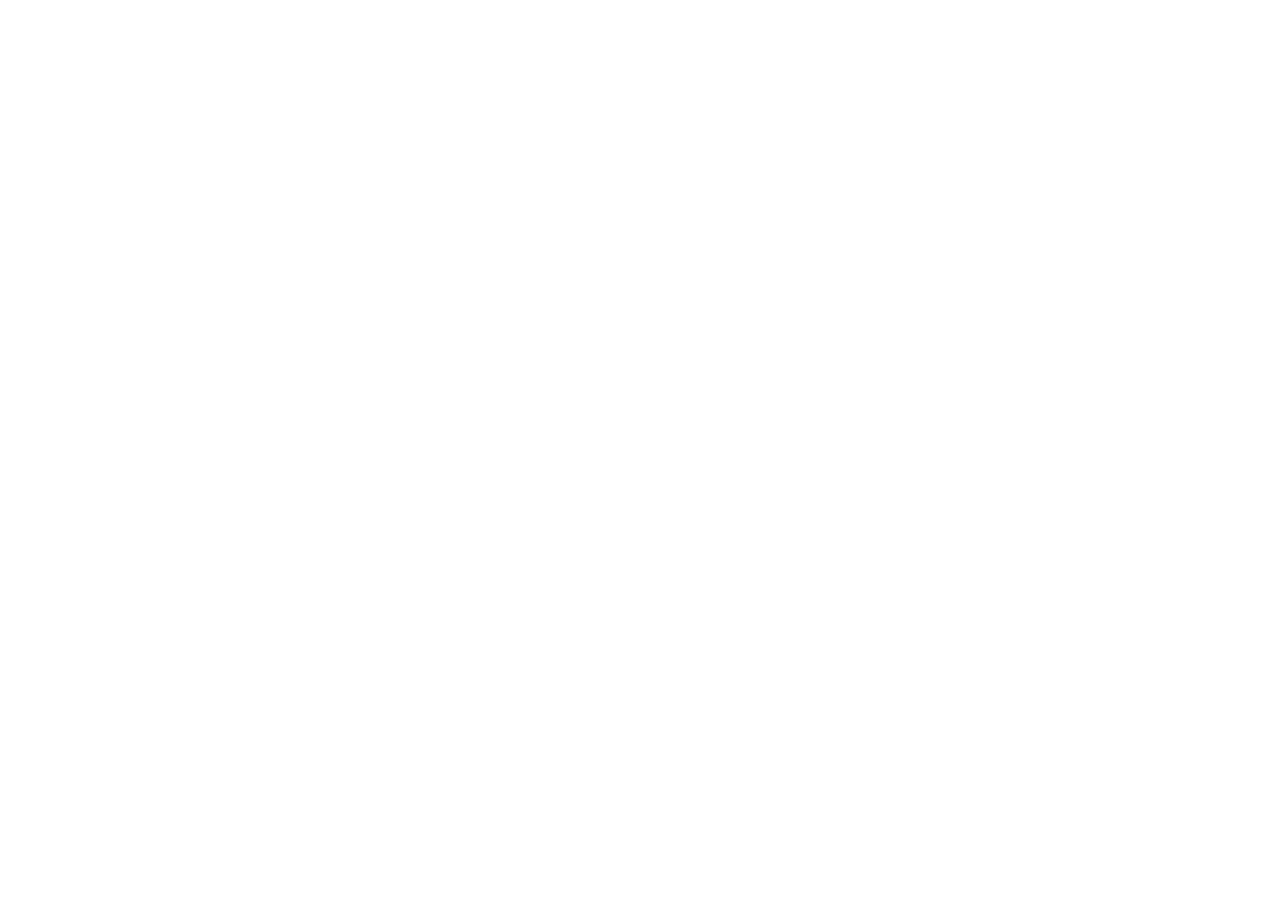
==== index.html @ 18ca8c21 "first commit" ====
<!DOCTYPE html>
<html lang="en">
<head>
    <meta charset="UTF-8">
    <meta http-equiv="X-UA-Compatible" content="IE=edge">
    <meta name="viewport" content="width=device-width, initial-scale=1.0">
    <title>World Cup</title>
</head>
<body>
    
</body>
</html>
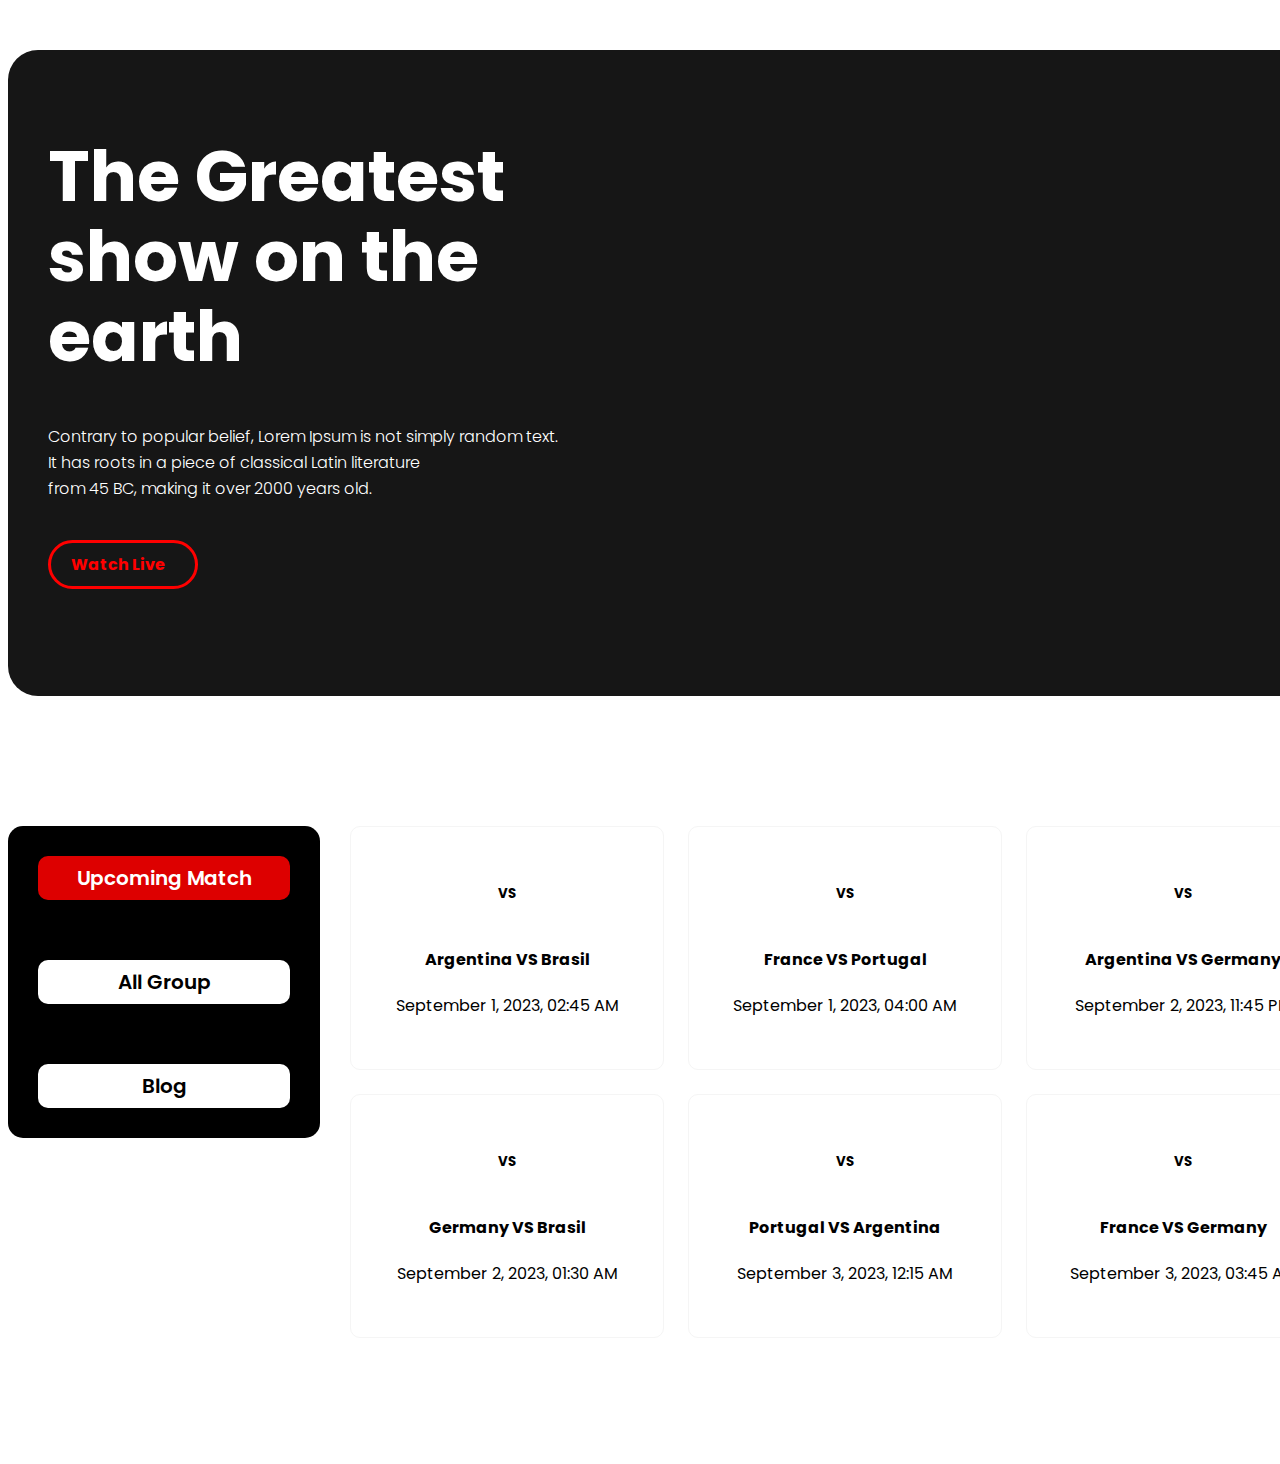
==== commit 7862154a: "fixtures-added" ====
--- a/index.html
+++ b/index.html
@@ -5,8 +5,135 @@
     <meta http-equiv="X-UA-Compatible" content="IE=edge">
     <meta name="viewport" content="width=device-width, initial-scale=1.0">
     <title>World Cup</title>
+
+    <!-- fonts -->
+    <style>
+        @import url('https://fonts.googleapis.com/css2?family=Inter:wght@500&family=Poppins:wght@500;700&display=swap');
+    </style>
+
+    <!-- font-awesome  -->
+    <script src="https://kit.fontawesome.com/966e0d996a.js" crossorigin="anonymous"></script>
+
+    <!-- styles  -->
+    <link rel="stylesheet" href="styles/style.css">
 </head>
 <body>
-    
+    <main>
+        <section class="hero">
+            <div class="hero-info">
+                <h1>The Greatest <br> show on the <br> earth</h1>
+                <p>Contrary to popular belief, Lorem Ipsum is not simply 
+                    random text. <br> It has roots in a piece of classical Latin literature <br> from 45 BC, making it over 2000 years old.</p>
+                <a class="button" href="">Watch Live<i class="fa-regular fa-circle-play"></i></a>
+            </div>
+            <div class="hero-info">
+                <img class="hero-image" src="images/Hero Image.png" alt="">
+            </div>
+        </section>
+
+        <section class="info">
+            <aside>
+                <div class="up-match">
+                    <a href="">Upcoming Match</a>
+                </div>
+                <div class="all-group">
+                    <a href="">All Group</a>
+                </div>
+                <div class="blog">
+                    <a href="">Blog</a>
+                </div>
+            </aside>
+
+            <section class="container">
+                <div class="match-details">
+                    <div class="match-info">
+                        <div class="flag">
+                            <div>
+                                <img src="images/Country/Argentina-min.png" alt="">
+                            </div>
+                            <h5>VS</h5>
+                            <div>
+                                <img src="images/Country/Brazil-min.png" alt="">
+                            </div>
+                        </div>
+                        <h4>Argentina VS Brasil</h4>
+                        <p>September 1, 2023, 02:45 AM</p>
+                    </div>
+                </div>
+                <div class="match-details">
+                    <div class="match-info">
+                        <div class="flag">
+                            <div>
+                                <img src="images/Country/France-min.png" alt="">
+                            </div>
+                            <h5>VS</h5>
+                            <div>
+                                <img src="images/Country/Portugal-min.png" alt="">
+                            </div>
+                        </div>
+                        <h4>France VS Portugal</h4>
+                        <p>September 1, 2023, 04:00 AM</p>
+                    </div>
+                </div>
+                <div class="match-details">
+                    <div class="match-info">
+                        <div class="flag">
+                            <div>
+                                <img src="images/Country/Argentina-min.png" alt="">
+                            </div>
+                            <h5>VS</h5>
+                            <div>
+                                <img src="images/Country/Germany-min.png" alt="">
+                            </div>
+                        </div>
+                        <h4>Argentina VS Germany</h4>
+                        <p>September 2, 2023, 11:45 PM</p>
+                    </div>
+                </div><div class="match-details">
+                    <div class="match-info">
+                        <div class="flag">
+                            <div>
+                                <img src="images/Country/Germany-min.png" alt="">
+                            </div>
+                            <h5>VS</h5>
+                            <div>
+                                <img src="images/Country/Brazil-min.png" alt="">
+                            </div>
+                        </div>
+                        <h4>Germany VS Brasil</h4>
+                        <p>September 2, 2023, 01:30 AM</p>
+                    </div>
+                </div><div class="match-details">
+                    <div class="match-info">
+                        <div class="flag">
+                            <div>
+                                <img src="images/Country/Portugal-min.png" alt="">
+                            </div>
+                            <h5>VS</h5>
+                            <div>
+                                <img src="images/Country/Argentina-min.png" alt="">
+                            </div>
+                        </div>
+                        <h4>Portugal VS Argentina</h4>
+                        <p>September 3, 2023, 12:15 AM</p>
+                    </div>
+                </div><div class="match-details">
+                    <div class="match-info">
+                        <div class="flag">
+                            <div>
+                                <img src="images/Country/France-min.png" alt="">
+                            </div>
+                            <h5>VS</h5>
+                            <div>
+                                <img src="images/Country/Germany-min.png" alt="">
+                            </div>
+                        </div>
+                        <h4>France VS Germany</h4>
+                        <p>September 3, 2023, 03:45 AM</p>
+                    </div>
+                </div>
+            </section>
+        </section>
+    </main>
 </body>
 </html>--- a/styles/style.css
+++ b/styles/style.css
@@ -0,0 +1,140 @@
+body{
+    font-family: 'Inter', sans-serif;
+    font-family: 'Poppins', sans-serif;
+    margin-top: 50px;
+    padding: 0px;
+}
+
+/* ------------------------
+hero section styles starts
+---------------------------  */
+.hero{
+    width: 1321px;
+    height: 646px;
+    left: 140px;
+    top: 50px;
+    background: #161616;
+    border-radius: 30px;
+    display: flex;
+    margin: auto;
+    margin-bottom: 130px;
+}
+
+.hero-info{
+    width: 50%;
+    padding: 40px;
+}
+
+.hero-image{
+    width: 80%;
+}
+.hero-info h1{
+    color: white;
+    font-weight: 700;
+    font-size: 70px;
+    line-height: 80px;
+}
+.hero-info i{
+    margin-left: 10px;
+}
+.hero-info p{
+    color: white;
+    font-weight: 300;
+    font-size: 16px;
+    line-height: 26px;
+    margin-bottom: 50px;
+}
+
+.button{
+    text-decoration: none;
+    color: red;
+    padding: 10px 20px;
+    border: 3px solid red;
+    border-radius: 30px;
+    font-weight: 700;
+}
+
+/* -------------------------------
+    info section styles  starts  
+    ---------------------------------*/
+
+.info{
+    display: flex;
+    width: 1320px;
+    height: 508px;
+    margin: auto ;
+    margin-bottom: 130px;
+}
+aside{
+    width: 312px;
+    height: 312px;
+    background-color: black   ;
+    border-radius: 15px;
+    display: flex;
+    flex-direction: column;
+    justify-content: space-evenly;
+    margin-right: 30px;
+}
+
+aside div{
+    width: 252px;
+    height: 64px;
+    display: grid;
+    background-color: white;
+    border-radius: 10px;
+    margin: 30px;
+}
+
+aside div a{
+    color: black;
+    font-weight: 600;
+    font-size: 20px;
+    text-decoration: none;
+    margin: auto;
+    line-height: 30px;
+
+}
+
+.up-match{
+    background-color: #DD0000;
+}
+
+.up-match a{
+    color: white;
+}
+
+/* ------------------------------
+    match details section starts 
+    ------------------------------*/
+
+.container{
+    display: grid;
+    grid-template-columns: repeat(3, 1fr);
+    row-gap: 24px;
+    column-gap: 24px;
+}
+
+.match-details{
+    display: grid;
+    width: 312px;
+    height: 242px;
+    border: 1px solid whitesmoke;
+    border-radius: 10px;
+}
+
+.match-info{
+    margin: auto 0;
+    text-align: center;
+}
+
+.flag{
+    display: flex;
+    align-items: center;
+    justify-content: space-evenly;
+    margin-bottom: 10px;
+}
+
+.flag div img{
+    width: 100%;
+}
+
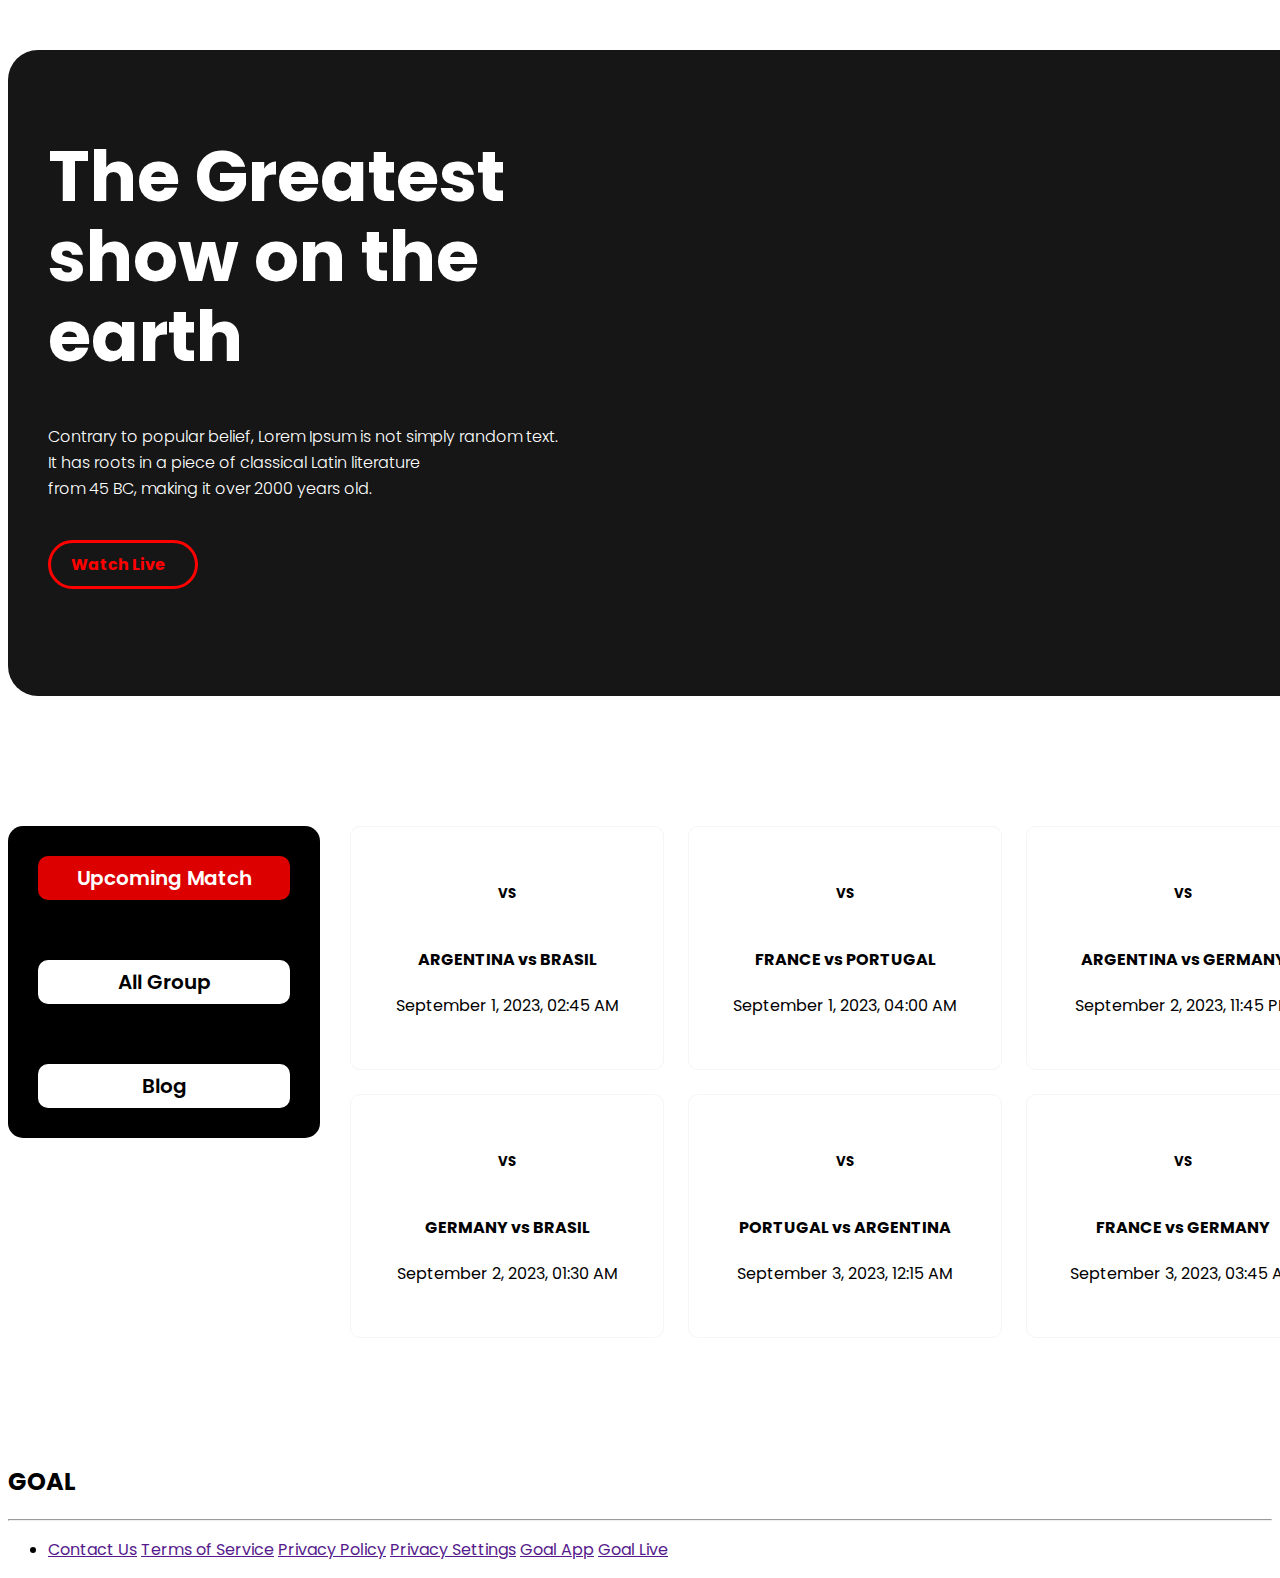
==== commit 84a560d4: "blog-added" ====
--- a/index.html
+++ b/index.html
@@ -4,7 +4,7 @@
     <meta charset="UTF-8">
     <meta http-equiv="X-UA-Compatible" content="IE=edge">
     <meta name="viewport" content="width=device-width, initial-scale=1.0">
-    <title>World Cup</title>
+    <title>Goal</title>
 
     <!-- fonts -->
     <style>
@@ -24,7 +24,7 @@
                 <h1>The Greatest <br> show on the <br> earth</h1>
                 <p>Contrary to popular belief, Lorem Ipsum is not simply 
                     random text. <br> It has roots in a piece of classical Latin literature <br> from 45 BC, making it over 2000 years old.</p>
-                <a class="button" href="">Watch Live<i class="fa-regular fa-circle-play"></i></a>
+                <a class="button" href="">Watch Live<i class="fa-solid fa-video"></i></a>
             </div>
             <div class="hero-info">
                 <img class="hero-image" src="images/Hero Image.png" alt="">
@@ -34,13 +34,13 @@
         <section class="info">
             <aside>
                 <div class="up-match">
-                    <a href="">Upcoming Match</a>
+                    <a href="index.html">Upcoming Match</a>
                 </div>
                 <div class="all-group">
                     <a href="">All Group</a>
                 </div>
                 <div class="blog">
-                    <a href="">Blog</a>
+                    <a href="blog.html">Blog</a>
                 </div>
             </aside>
 
@@ -56,7 +56,7 @@
                                 <img src="images/Country/Brazil-min.png" alt="">
                             </div>
                         </div>
-                        <h4>Argentina VS Brasil</h4>
+                        <h4>ARGENTINA vs BRASIL</h4>
                         <p>September 1, 2023, 02:45 AM</p>
                     </div>
                 </div>
@@ -71,7 +71,7 @@
                                 <img src="images/Country/Portugal-min.png" alt="">
                             </div>
                         </div>
-                        <h4>France VS Portugal</h4>
+                        <h4>FRANCE vs PORTUGAL</h4>
                         <p>September 1, 2023, 04:00 AM</p>
                     </div>
                 </div>
@@ -86,7 +86,7 @@
                                 <img src="images/Country/Germany-min.png" alt="">
                             </div>
                         </div>
-                        <h4>Argentina VS Germany</h4>
+                        <h4>ARGENTINA vs GERMANY</h4>
                         <p>September 2, 2023, 11:45 PM</p>
                     </div>
                 </div><div class="match-details">
@@ -100,7 +100,7 @@
                                 <img src="images/Country/Brazil-min.png" alt="">
                             </div>
                         </div>
-                        <h4>Germany VS Brasil</h4>
+                        <h4>GERMANY vs BRASIL</h4>
                         <p>September 2, 2023, 01:30 AM</p>
                     </div>
                 </div><div class="match-details">
@@ -114,7 +114,7 @@
                                 <img src="images/Country/Argentina-min.png" alt="">
                             </div>
                         </div>
-                        <h4>Portugal VS Argentina</h4>
+                        <h4>PORTUGAL vs ARGENTINA</h4>
                         <p>September 3, 2023, 12:15 AM</p>
                     </div>
                 </div><div class="match-details">
@@ -128,12 +128,40 @@
                                 <img src="images/Country/Germany-min.png" alt="">
                             </div>
                         </div>
-                        <h4>France VS Germany</h4>
+                        <h4>FRANCE vs GERMANY</h4>
                         <p>September 3, 2023, 03:45 AM</p>
                     </div>
                 </div>
             </section>
         </section>
+
+    <!------------------ 
+        footer starts  
+    ---------------------->
+
+    <footer>
+        <div class="footer-info">
+            <h2>GOAL</h2>
+        <hr>
+        <ul>
+            <li>
+                <a href="">Contact Us</a>
+                <a href="">Terms of Service</a>
+                <a href="">Privacy Policy</a>
+                <a href="">Privacy Settings</a>
+                <a href="">Goal App</a>
+                <a href="">Goal Live</a>
+            </li>
+        </ul>
+        <div class="social-icons">
+            <a href=""><i class="fa-brands fa-facebook"></i></a>
+            <a href=""><i class="fa-brands fa-twitter"></i></a>
+            <a href=""><i class="fa-brands fa-instagram"></i></a>
+            <a href=""><i class="fa-brands fa-pinterest"></i></a>
+            <a href=""><i class="fa-brands fa-youtube"></i></i></a>
+        </div>
+        </div>
+    </footer>
     </main>
 </body>
 </html>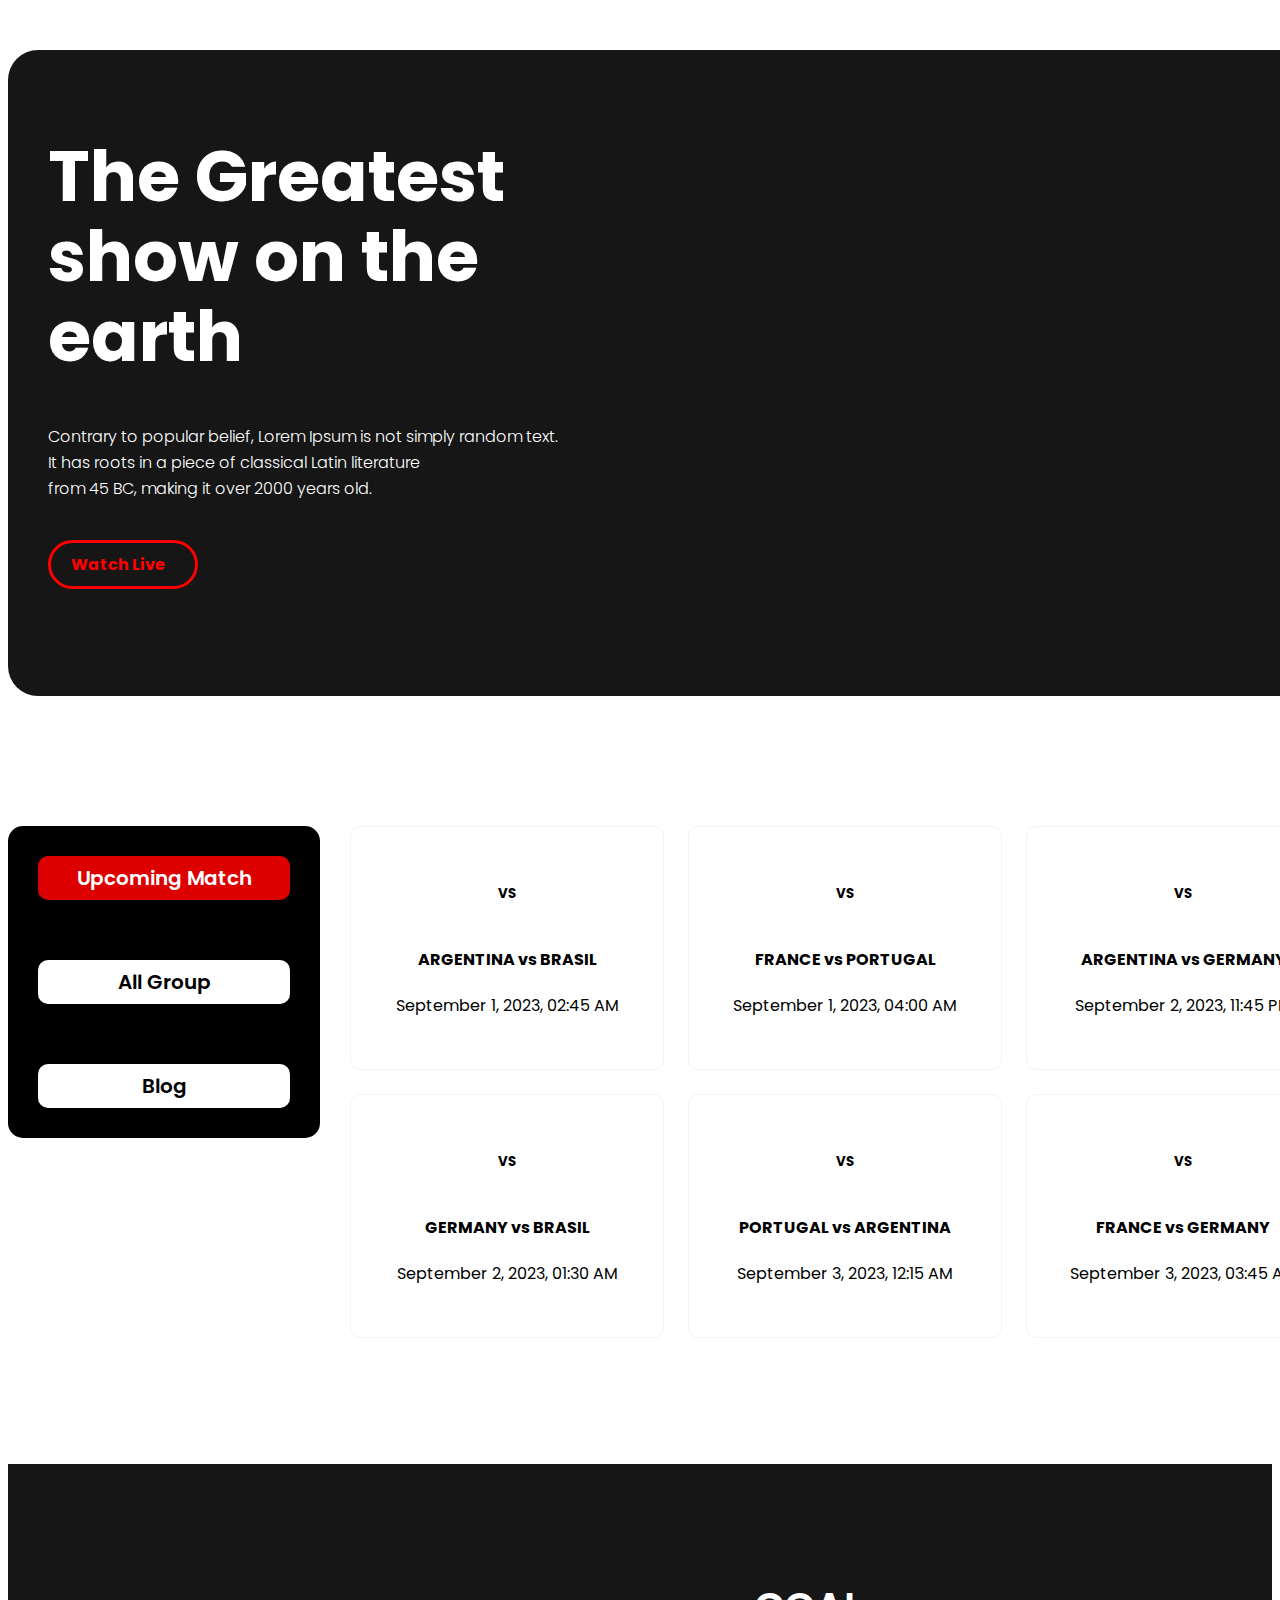
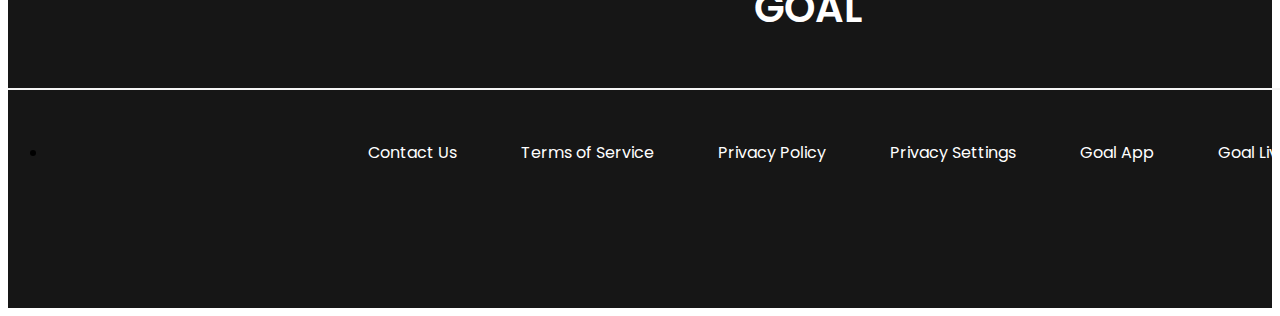
==== commit 15595353: "responsive-starts" ====
--- a/index.html
+++ b/index.html
@@ -22,8 +22,8 @@
         <section class="hero">
             <div class="hero-info">
                 <h1>The Greatest <br> show on the <br> earth</h1>
-                <p>Contrary to popular belief, Lorem Ipsum is not simply 
-                    random text. <br> It has roots in a piece of classical Latin literature <br> from 45 BC, making it over 2000 years old.</p>
+                <p><span>Contrary to popular belief, Lorem Ipsum is not simply 
+                    random text. <br> It has roots in a piece of classical Latin literature <br> from 45 BC, making it over 2000 years old.</span></p>
                 <a class="button" href="">Watch Live<i class="fa-solid fa-video"></i></a>
             </div>
             <div class="hero-info">
@@ -34,7 +34,7 @@
         <section class="info">
             <aside>
                 <div class="up-match">
-                    <a href="index.html">Upcoming Match</a>
+                    <a href="">Upcoming Match</a>
                 </div>
                 <div class="all-group">
                     <a href="">All Group</a>
--- a/styles/style.css
+++ b/styles/style.css
@@ -126,6 +126,9 @@
     margin: auto 0;
     text-align: center;
 }
+.match-info h4 p{
+    text-align: center;
+}
 
 .flag{
     display: flex;
@@ -138,3 +141,128 @@
     width: 100%;
 }
 
+/*----------------------
+    footer styles starts
+    -----------------------  */
+footer{
+    display: grid;
+    height: 444px;
+    background-color: #161616;
+}
+.footer-info{
+    width: 1600px;
+    text-align: center;
+    margin: auto;
+    
+}
+
+.footer-info h2{
+    color: white;
+    font-weight: 600;
+    font-size: 40px;
+}
+
+hr{
+    border: 1px solid whitesmoke;
+    margin: 50px 0;
+}
+.footer-info ul li a{
+    text-decoration: none;
+    color: white;
+    padding: 0 30px;
+}
+
+.social-icons a{
+    text-decoration: none;
+    color: white;
+    padding: 0 30px;
+    font-size: 30px;
+}
+
+/*-----------------
+     mobile responsive
+     ----------------- */
+
+@media only screen and (max-width: 688px){
+
+    .hero{
+        width: 334px;
+        flex-direction: column;
+        align-items: center;
+        margin-bottom: 40px;
+    }
+
+    .hero-info{
+        width: 80%;
+        text-align: center;
+        padding: 10% 0;
+    }
+
+    .hero-info h1{
+        font-weight: 700;
+        font-size: 1.5em;
+        color: white;
+        line-height: 1.2em;
+    }
+
+    .hero-info p{
+        overflow: hidden;
+        text-overflow: ellipsis;
+        white-space: nowrap;
+        font-size: 10px;
+    }
+
+    .hero-image{
+        display: grid;
+        width: 100%;
+    }
+
+    .hero-image img{
+        width: 70%;
+        margin: auto;
+    }
+
+    /* info starts  */
+
+    .info{
+        width: 334px;
+        flex-direction: column;
+    }
+    
+    aside{
+        width: 334px;
+        display: grid;
+        height: auto;
+    }
+
+    aside div{
+        border: 1px solid grey;
+    }
+
+    .container{
+        width: 334px;
+        display: grid;
+        grid-template-columns: repeat(1, 1fr);
+        row-gap: 24px;
+    }
+
+    .match-details{
+        margin: auto;
+    }
+
+    footer{
+        width: 334px;
+        height: 412px;
+    }
+
+    .footer-info{
+        width: 334px;
+        text-align: center;
+        margin: auto;
+    }
+
+    .footer-info ul{
+        display: block;
+
+    }
+}